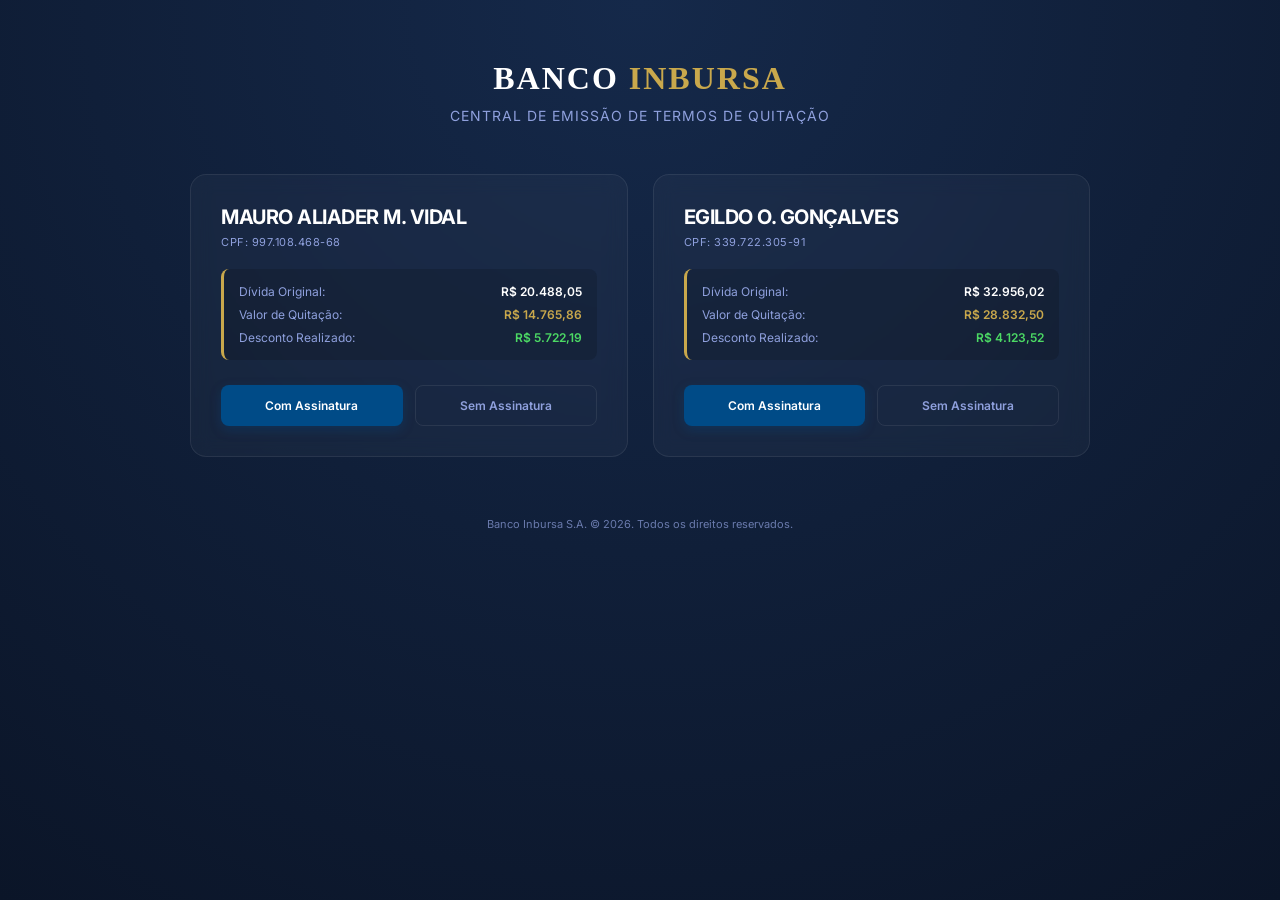
==== index.html @ aaa5b879 "feat: adicionar estrutura completa Docker e painel index de termos do Banco Inbursa" ====
<!DOCTYPE html>
<html lang="pt-BR">
<head>
  <meta charset="UTF-8">
  <meta name="viewport" content="width=device-width, initial-scale=1.0">
  <title>Banco Inbursa — Painel de Termos de Quitação</title>
  <style>
    @import url('https://fonts.googleapis.com/css2?family=Inter:wght@300;400;500;600;700&family=Georgia&display=swap');

    :root {
      --primary: #004b87;
      --accent: #c9a84c;
      --bg: #0b1528;
      --card-bg: rgba(255, 255, 255, 0.03);
      --card-border: rgba(255, 255, 255, 0.08);
      --text: #ffffff;
      --text-muted: #8fa0dd;
    }

    * { margin: 0; padding: 0; box-sizing: border-box; }

    body {
      font-family: 'Inter', sans-serif;
      background: radial-gradient(circle at 50% 0%, #15294a, var(--bg));
      color: var(--text);
      min-height: 100vh;
      display: flex;
      flex-direction: column;
      align-items: center;
      padding: 60px 20px;
    }

    .container {
      width: 100%;
      max-width: 900px;
    }

    header {
      text-align: center;
      margin-bottom: 50px;
    }

    .brand {
      font-family: 'Georgia', serif;
      font-size: 32px;
      font-weight: 700;
      letter-spacing: 2px;
      text-transform: uppercase;
      margin-bottom: 10px;
    }
    .brand span {
      color: var(--accent);
    }

    .subtitle {
      font-size: 14px;
      color: var(--text-muted);
      letter-spacing: 1px;
      text-transform: uppercase;
    }

    .grid {
      display: grid;
      grid-template-columns: 1fr;
      gap: 25px;
    }

    @media (min-width: 768px) {
      .grid {
        grid-template-columns: 1fr 1fr;
      }
    }

    .card {
      background: var(--card-bg);
      border: 1px solid var(--card-border);
      border-radius: 16px;
      padding: 30px;
      backdrop-filter: blur(10px);
      -webkit-backdrop-filter: blur(10px);
      transition: all 0.3s cubic-bezier(0.4, 0, 0.2, 1);
      display: flex;
      flex-direction: column;
      justify-content: space-between;
    }

    .card:hover {
      transform: translateY(-5px);
      border-color: rgba(201, 168, 76, 0.3);
      box-shadow: 0 10px 30px rgba(0, 0, 0, 0.3);
      background: rgba(255, 255, 255, 0.05);
    }

    .card-header {
      margin-bottom: 20px;
    }

    .client-name {
      font-size: 20px;
      font-weight: 700;
      color: #fff;
      margin-bottom: 6px;
      letter-spacing: -0.5px;
    }

    .client-meta {
      font-size: 11px;
      color: var(--text-muted);
      text-transform: uppercase;
      letter-spacing: 0.5px;
    }

    .card-info {
      background: rgba(0, 0, 0, 0.15);
      border-radius: 8px;
      padding: 15px;
      margin-bottom: 25px;
      border-left: 3px solid var(--accent);
    }

    .info-row {
      display: flex;
      justify-content: space-between;
      font-size: 12px;
      margin-bottom: 8px;
    }

    .info-row:last-child {
      margin-bottom: 0;
    }

    .info-label {
      color: var(--text-muted);
    }

    .info-value {
      font-weight: 600;
      color: #fff;
    }

    .card-actions {
      display: flex;
      gap: 12px;
    }

    .btn {
      flex: 1;
      text-align: center;
      padding: 12px 15px;
      border-radius: 8px;
      font-size: 12px;
      font-weight: 600;
      text-decoration: none;
      transition: all 0.2s;
      cursor: pointer;
    }

    .btn-signed {
      background: var(--primary);
      color: #fff;
      border: 1px solid transparent;
      box-shadow: 0 4px 12px rgba(0, 75, 135, 0.3);
    }

    .btn-signed:hover {
      background: #00569c;
      transform: translateY(-1px);
    }

    .btn-unsigned {
      background: transparent;
      color: var(--text-muted);
      border: 1px solid var(--card-border);
    }

    .btn-unsigned:hover {
      border-color: #fff;
      color: #fff;
      transform: translateY(-1px);
    }

    footer {
      margin-top: 60px;
      text-align: center;
      font-size: 11px;
      color: var(--text-muted);
      opacity: 0.7;
    }
  </style>
</head>
<body>

  <div class="container">
    <header>
      <div class="brand">Banco <span>Inbursa</span></div>
      <div class="subtitle">Central de Emissão de Termos de Quitação</div>
    </header>

    <div class="grid">
      <!-- MAURO VIDAL -->
      <div class="card">
        <div class="card-header">
          <div class="client-name">MAURO ALIADER M. VIDAL</div>
          <div class="client-meta">CPF: 997.108.468-68</div>
        </div>
        
        <div class="card-info">
          <div class="info-row">
            <span class="info-label">Dívida Original:</span>
            <span class="info-value">R$ 20.488,05</span>
          </div>
          <div class="info-row">
            <span class="info-label">Valor de Quitação:</span>
            <span class="info-value" style="color: var(--accent);">R$ 14.765,86</span>
          </div>
          <div class="info-row">
            <span class="info-label">Desconto Realizado:</span>
            <span class="info-value" style="color: #4cd964;">R$ 5.722,19</span>
          </div>
        </div>

        <div class="card-actions">
          <a href="devolucao_inbursa_mauro.html" target="_blank" class="btn btn-signed">Com Assinatura</a>
          <a href="devolucao_inbursa_mauro_sem_assinatura.html" target="_blank" class="btn btn-unsigned">Sem Assinatura</a>
        </div>
      </div>

      <!-- EGILDO GONÇALVES -->
      <div class="card">
        <div class="card-header">
          <div class="client-name">EGILDO O. GONÇALVES</div>
          <div class="client-meta">CPF: 339.722.305-91</div>
        </div>
        
        <div class="card-info">
          <div class="info-row">
            <span class="info-label">Dívida Original:</span>
            <span class="info-value">R$ 32.956,02</span>
          </div>
          <div class="info-row">
            <span class="info-label">Valor de Quitação:</span>
            <span class="info-value" style="color: var(--accent);">R$ 28.832,50</span>
          </div>
          <div class="info-row">
            <span class="info-label">Desconto Realizado:</span>
            <span class="info-value" style="color: #4cd964;">R$ 4.123,52</span>
          </div>
        </div>

        <div class="card-actions">
          <a href="devolucao_inbursa_egildo.html" target="_blank" class="btn btn-signed">Com Assinatura</a>
          <a href="devolucao_inbursa_egildo_sem_assinatura.html" target="_blank" class="btn btn-unsigned">Sem Assinatura</a>
        </div>
      </div>
    </div>

    <footer>
      Banco Inbursa S.A. &copy; 2026. Todos os direitos reservados.
    </footer>
  </div>

</body>
</html>
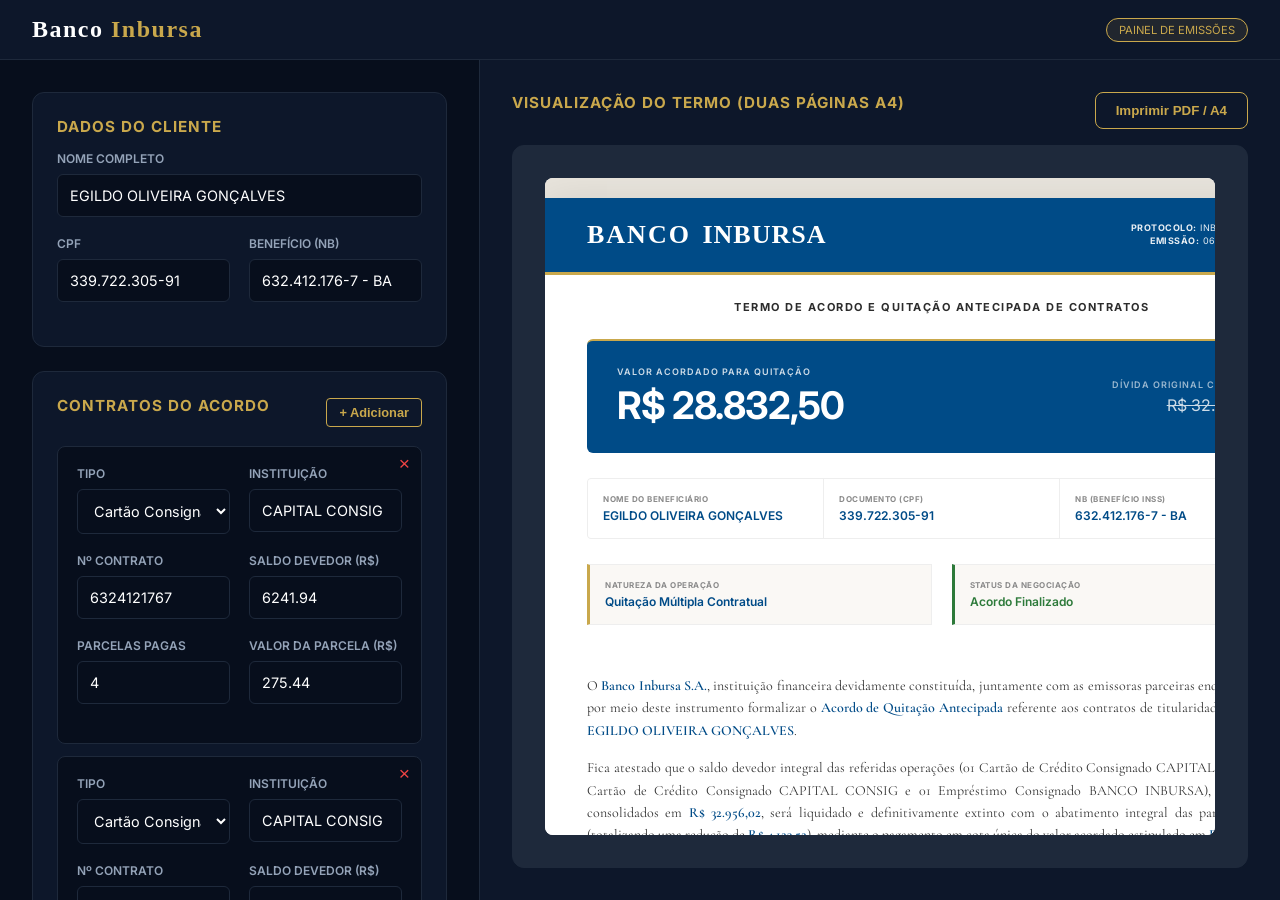
==== commit 58feeff7: "feat: transformar repositório em gerador dinâmico do Banco Inbursa completo com SPA, engine de desco" ====
--- a/index.html
+++ b/index.html
@@ -3,261 +3,74 @@
 <head>
   <meta charset="UTF-8">
   <meta name="viewport" content="width=device-width, initial-scale=1.0">
-  <title>Banco Inbursa — Painel de Termos de Quitação</title>
-  <style>
-    @import url('https://fonts.googleapis.com/css2?family=Inter:wght@300;400;500;600;700&family=Georgia&display=swap');
-
-    :root {
-      --primary: #004b87;
-      --accent: #c9a84c;
-      --bg: #0b1528;
-      --card-bg: rgba(255, 255, 255, 0.03);
-      --card-border: rgba(255, 255, 255, 0.08);
-      --text: #ffffff;
-      --text-muted: #8fa0dd;
-    }
-
-    * { margin: 0; padding: 0; box-sizing: border-box; }
-
-    body {
-      font-family: 'Inter', sans-serif;
-      background: radial-gradient(circle at 50% 0%, #15294a, var(--bg));
-      color: var(--text);
-      min-height: 100vh;
-      display: flex;
-      flex-direction: column;
-      align-items: center;
-      padding: 60px 20px;
-    }
-
-    .container {
-      width: 100%;
-      max-width: 900px;
-    }
-
-    header {
-      text-align: center;
-      margin-bottom: 50px;
-    }
-
-    .brand {
-      font-family: 'Georgia', serif;
-      font-size: 32px;
-      font-weight: 700;
-      letter-spacing: 2px;
-      text-transform: uppercase;
-      margin-bottom: 10px;
-    }
-    .brand span {
-      color: var(--accent);
-    }
-
-    .subtitle {
-      font-size: 14px;
-      color: var(--text-muted);
-      letter-spacing: 1px;
-      text-transform: uppercase;
-    }
-
-    .grid {
-      display: grid;
-      grid-template-columns: 1fr;
-      gap: 25px;
-    }
-
-    @media (min-width: 768px) {
-      .grid {
-        grid-template-columns: 1fr 1fr;
-      }
-    }
-
-    .card {
-      background: var(--card-bg);
-      border: 1px solid var(--card-border);
-      border-radius: 16px;
-      padding: 30px;
-      backdrop-filter: blur(10px);
-      -webkit-backdrop-filter: blur(10px);
-      transition: all 0.3s cubic-bezier(0.4, 0, 0.2, 1);
-      display: flex;
-      flex-direction: column;
-      justify-content: space-between;
-    }
-
-    .card:hover {
-      transform: translateY(-5px);
-      border-color: rgba(201, 168, 76, 0.3);
-      box-shadow: 0 10px 30px rgba(0, 0, 0, 0.3);
-      background: rgba(255, 255, 255, 0.05);
-    }
-
-    .card-header {
-      margin-bottom: 20px;
-    }
-
-    .client-name {
-      font-size: 20px;
-      font-weight: 700;
-      color: #fff;
-      margin-bottom: 6px;
-      letter-spacing: -0.5px;
-    }
-
-    .client-meta {
-      font-size: 11px;
-      color: var(--text-muted);
-      text-transform: uppercase;
-      letter-spacing: 0.5px;
-    }
-
-    .card-info {
-      background: rgba(0, 0, 0, 0.15);
-      border-radius: 8px;
-      padding: 15px;
-      margin-bottom: 25px;
-      border-left: 3px solid var(--accent);
-    }
-
-    .info-row {
-      display: flex;
-      justify-content: space-between;
-      font-size: 12px;
-      margin-bottom: 8px;
-    }
-
-    .info-row:last-child {
-      margin-bottom: 0;
-    }
-
-    .info-label {
-      color: var(--text-muted);
-    }
-
-    .info-value {
-      font-weight: 600;
-      color: #fff;
-    }
-
-    .card-actions {
-      display: flex;
-      gap: 12px;
-    }
-
-    .btn {
-      flex: 1;
-      text-align: center;
-      padding: 12px 15px;
-      border-radius: 8px;
-      font-size: 12px;
-      font-weight: 600;
-      text-decoration: none;
-      transition: all 0.2s;
-      cursor: pointer;
-    }
-
-    .btn-signed {
-      background: var(--primary);
-      color: #fff;
-      border: 1px solid transparent;
-      box-shadow: 0 4px 12px rgba(0, 75, 135, 0.3);
-    }
-
-    .btn-signed:hover {
-      background: #00569c;
-      transform: translateY(-1px);
-    }
-
-    .btn-unsigned {
-      background: transparent;
-      color: var(--text-muted);
-      border: 1px solid var(--card-border);
-    }
-
-    .btn-unsigned:hover {
-      border-color: #fff;
-      color: #fff;
-      transform: translateY(-1px);
-    }
-
-    footer {
-      margin-top: 60px;
-      text-align: center;
-      font-size: 11px;
-      color: var(--text-muted);
-      opacity: 0.7;
-    }
-  </style>
+  <title>Banco Inbursa — Painel Gerador de Quitação</title>
+  <link rel="stylesheet" href="./style.css">
+  <link rel="preconnect" href="https://fonts.googleapis.com">
+  <link rel="preconnect" href="https://fonts.gstatic.com" crossorigin>
+  <link href="https://fonts.googleapis.com/css2?family=Inter:wght@300;400;500;600;700&display=swap" rel="stylesheet">
 </head>
 <body>
-
-  <div class="container">
-    <header>
-      <div class="brand">Banco <span>Inbursa</span></div>
-      <div class="subtitle">Central de Emissão de Termos de Quitação</div>
+  <div id="app">
+    <header class="app-header">
+      <div class="logo">Banco <span>Inbursa</span></div>
+      <div class="status-badge">Painel de Emissões</div>
     </header>
 
-    <div class="grid">
-      <!-- MAURO VIDAL -->
-      <div class="card">
-        <div class="card-header">
-          <div class="client-name">MAURO ALIADER M. VIDAL</div>
-          <div class="client-meta">CPF: 997.108.468-68</div>
-        </div>
-        
-        <div class="card-info">
-          <div class="info-row">
-            <span class="info-label">Dívida Original:</span>
-            <span class="info-value">R$ 20.488,05</span>
+    <main class="app-main">
+      <section class="config-panel">
+        <!-- CLIENT SECTION -->
+        <div class="section-card">
+          <h3>Dados do Cliente</h3>
+          <div class="input-group">
+            <label>Nome Completo</label>
+            <input type="text" id="clientName" placeholder="Ex: Egildo Oliveira Gonçalves">
           </div>
-          <div class="info-row">
-            <span class="info-label">Valor de Quitação:</span>
-            <span class="info-value" style="color: var(--accent);">R$ 14.765,86</span>
-          </div>
-          <div class="info-row">
-            <span class="info-label">Desconto Realizado:</span>
-            <span class="info-value" style="color: #4cd964;">R$ 5.722,19</span>
+          <div class="input-grid">
+            <div class="input-group">
+              <label>CPF</label>
+              <input type="text" id="clientCPF" placeholder="000.000.000-00">
+            </div>
+            <div class="input-group">
+              <label>Benefício (NB)</label>
+              <input type="text" id="clientNB" placeholder="000.000.000-0 - UF">
+            </div>
           </div>
         </div>
 
-        <div class="card-actions">
-          <a href="devolucao_inbursa_mauro.html" target="_blank" class="btn btn-signed">Com Assinatura</a>
-          <a href="devolucao_inbursa_mauro_sem_assinatura.html" target="_blank" class="btn btn-unsigned">Sem Assinatura</a>
-        </div>
-      </div>
-
-      <!-- EGILDO GONÇALVES -->
-      <div class="card">
-        <div class="card-header">
-          <div class="client-name">EGILDO O. GONÇALVES</div>
-          <div class="client-meta">CPF: 339.722.305-91</div>
-        </div>
-        
-        <div class="card-info">
-          <div class="info-row">
-            <span class="info-label">Dívida Original:</span>
-            <span class="info-value">R$ 32.956,02</span>
+        <!-- CONTRACTS SECTION -->
+        <div class="section-card">
+          <div class="flex-between">
+            <h3>Contratos do Acordo</h3>
+            <button id="addContract" class="btn-secondary">+ Adicionar</button>
           </div>
-          <div class="info-row">
-            <span class="info-label">Valor de Quitação:</span>
-            <span class="info-value" style="color: var(--accent);">R$ 28.832,50</span>
-          </div>
-          <div class="info-row">
-            <span class="info-label">Desconto Realizado:</span>
-            <span class="info-value" style="color: #4cd964;">R$ 4.123,52</span>
+          <div id="contractList" class="contract-list">
+            <!-- Dynamic contract rows injected here -->
           </div>
         </div>
 
-        <div class="card-actions">
-          <a href="devolucao_inbursa_egildo.html" target="_blank" class="btn btn-signed">Com Assinatura</a>
-          <a href="devolucao_inbursa_egildo_sem_assinatura.html" target="_blank" class="btn btn-unsigned">Sem Assinatura</a>
+        <!-- STRATEGY SECTION -->
+        <div class="section-card">
+          <h3>Configurações de Geração</h3>
+          <div class="input-group flex-row">
+            <input type="checkbox" id="isSigned" checked>
+            <label for="isSigned" style="font-size: 0.8rem; cursor: pointer;">Incluir Assinatura Eletrônica Inbursa</label>
+          </div>
+          <button id="generateBtn" class="btn-primary" style="margin-top: 0.5rem;">Gerar Termo de Quitação</button>
         </div>
-      </div>
-    </div>
+      </section>
 
-    <footer>
-      Banco Inbursa S.A. &copy; 2026. Todos os direitos reservados.
-    </footer>
+      <!-- PREVIEW PANEL -->
+      <section class="preview-panel">
+        <div class="preview-header">
+          <h3>Visualização do Termo (Duas Páginas A4)</h3>
+          <button id="printBtn" class="btn-outline">Imprimir PDF / A4</button>
+        </div>
+        <div id="previewFrame" class="preview-frame">
+          <div class="empty-state">Preencha os dados à esquerda e clique em "Gerar Termo de Quitação"</div>
+        </div>
+      </section>
+    </main>
   </div>
-
+  <script type="module" src="./main.js"></script>
 </body>
 </html>
--- a/style.css
+++ b/style.css
@@ -0,0 +1,212 @@
+:root {
+  --bg-dark: #070e1c;
+  --card-bg: #0d172a;
+  --primary: #004b87;
+  --primary-hover: #003a69;
+  --accent: #c9a84c;
+  --accent-hover: #ab8f3d;
+  --text: #ffffff;
+  --text-muted: #94a3b8;
+  --border: #1e293b;
+  --radius: 12px;
+}
+
+* { box-sizing: border-box; }
+
+body {
+  margin: 0;
+  font-family: 'Inter', sans-serif;
+  background-color: var(--bg-dark);
+  color: var(--text);
+  height: 100vh;
+  overflow: hidden;
+}
+
+#app {
+  display: flex;
+  flex-direction: column;
+  height: 100vh;
+}
+
+.app-header {
+  padding: 1rem 2rem;
+  background: var(--card-bg);
+  border-bottom: 1px solid var(--border);
+  display: flex;
+  justify-content: space-between;
+  align-items: center;
+}
+
+.logo {
+  font-family: 'Georgia', serif;
+  font-weight: 700;
+  font-size: 1.5rem;
+  letter-spacing: 1.5px;
+}
+
+.logo span { color: var(--accent); }
+
+.status-badge {
+  font-size: 0.7rem;
+  text-transform: uppercase;
+  padding: 4px 12px;
+  background: rgba(201, 168, 76, 0.1);
+  border: 1px solid var(--accent);
+  border-radius: 20px;
+  color: var(--accent);
+}
+
+.app-main {
+  display: flex;
+  flex: 1;
+  overflow: hidden;
+}
+
+.config-panel {
+  width: 480px;
+  padding: 2rem;
+  border-right: 1px solid var(--border);
+  overflow-y: auto;
+  background: var(--bg-dark);
+}
+
+.preview-panel {
+  flex: 1;
+  background: #0d172a;
+  padding: 2rem;
+  display: flex;
+  flex-direction: column;
+  gap: 1rem;
+}
+
+.preview-header {
+  display: flex;
+  justify-content: space-between;
+  align-items: center;
+}
+
+.section-card {
+  background: var(--card-bg);
+  padding: 1.5rem;
+  border-radius: var(--radius);
+  margin-bottom: 1.5rem;
+  border: 1px solid var(--border);
+}
+
+h3 { margin-top: 0; font-size: 0.95rem; color: var(--accent); text-transform: uppercase; letter-spacing: 1px; }
+
+.input-group { margin-bottom: 1.2rem; }
+.input-group label { display: block; font-size: 0.75rem; color: var(--text-muted); margin-bottom: 0.5rem; text-transform: uppercase; font-weight: 600; }
+.input-group input, .input-group select {
+  width: 100%;
+  padding: 12px;
+  background: var(--bg-dark);
+  border: 1px solid var(--border);
+  border-radius: 6px;
+  color: white;
+  font-family: inherit;
+  font-size: 0.9rem;
+  transition: border-color 0.2s;
+}
+
+.input-group input:focus, .input-group select:focus {
+  outline: none;
+  border-color: var(--accent);
+}
+
+.form-select {
+  appearance: none;
+  background-image: url("data:image/svg+xml;charset=UTF-8,%3csvg xmlns='http://www.w3.org/2000/svg' viewBox='0 0 24 24' fill='none' stroke='%23c9a84c' stroke-width='2' stroke-linecap='round' stroke-linejoin='round'%3e%3cpolyline points='6 9 12 15 18 9'%3e%3c/polyline%3e%3c/svg%3e");
+  background-repeat: no-repeat;
+  background-position: right 1rem center;
+  background-size: 1em;
+}
+
+.input-grid { display: grid; grid-template-columns: 1fr 1fr; gap: 1.2rem; }
+
+.flex-between { display: flex; justify-content: space-between; align-items: center; margin-bottom: 1rem; }
+
+.btn-primary {
+  width: 100%;
+  padding: 14px;
+  background: var(--primary);
+  border: none;
+  border-radius: 8px;
+  color: #ffffff;
+  font-weight: 700;
+  font-size: 0.95rem;
+  cursor: pointer;
+  box-shadow: 0 4px 15px rgba(0, 75, 135, 0.4);
+  transition: 0.2s;
+}
+
+.btn-primary:hover { background: var(--primary-hover); transform: translateY(-1px); }
+
+.btn-secondary {
+  padding: 6px 12px;
+  background: transparent;
+  border: 1px solid var(--accent);
+  color: var(--accent);
+  border-radius: 4px;
+  font-size: 0.8rem;
+  font-weight: 600;
+  cursor: pointer;
+  transition: 0.2s;
+}
+.btn-secondary:hover {
+  background: rgba(201, 168, 76, 0.1);
+}
+
+.btn-outline {
+  padding: 10px 20px;
+  background: transparent;
+  border: 1px solid var(--accent);
+  color: var(--accent);
+  border-radius: 8px;
+  font-weight: 600;
+  cursor: pointer;
+  transition: 0.2s;
+}
+.btn-outline:hover {
+  background: var(--accent);
+  color: #1a1a2e;
+}
+
+.contract-row {
+  padding: 1.2rem;
+  background: var(--bg-dark);
+  border-radius: 8px;
+  margin-bottom: 0.75rem;
+  border: 1px solid var(--border);
+  position: relative;
+}
+
+.remove-contract {
+  position: absolute;
+  top: 5px;
+  right: 5px;
+  background: none;
+  border: none;
+  color: #ef4444;
+  cursor: pointer;
+  font-size: 1.2rem;
+}
+
+.preview-frame {
+  flex: 1;
+  background: #1e293b;
+  border-radius: var(--radius);
+  border: 1px solid var(--border);
+  overflow-y: auto;
+  display: flex;
+  justify-content: center;
+  padding: 2rem;
+}
+
+.empty-state { align-self: center; color: var(--text-muted); font-style: italic; }
+
+.flex-row { display: flex; align-items: center; gap: 0.5rem; }
+.flex-row label { margin-bottom: 0; }
+
+::-webkit-scrollbar { width: 6px; }
+::-webkit-scrollbar-thumb { background: var(--border); border-radius: 10px; }
